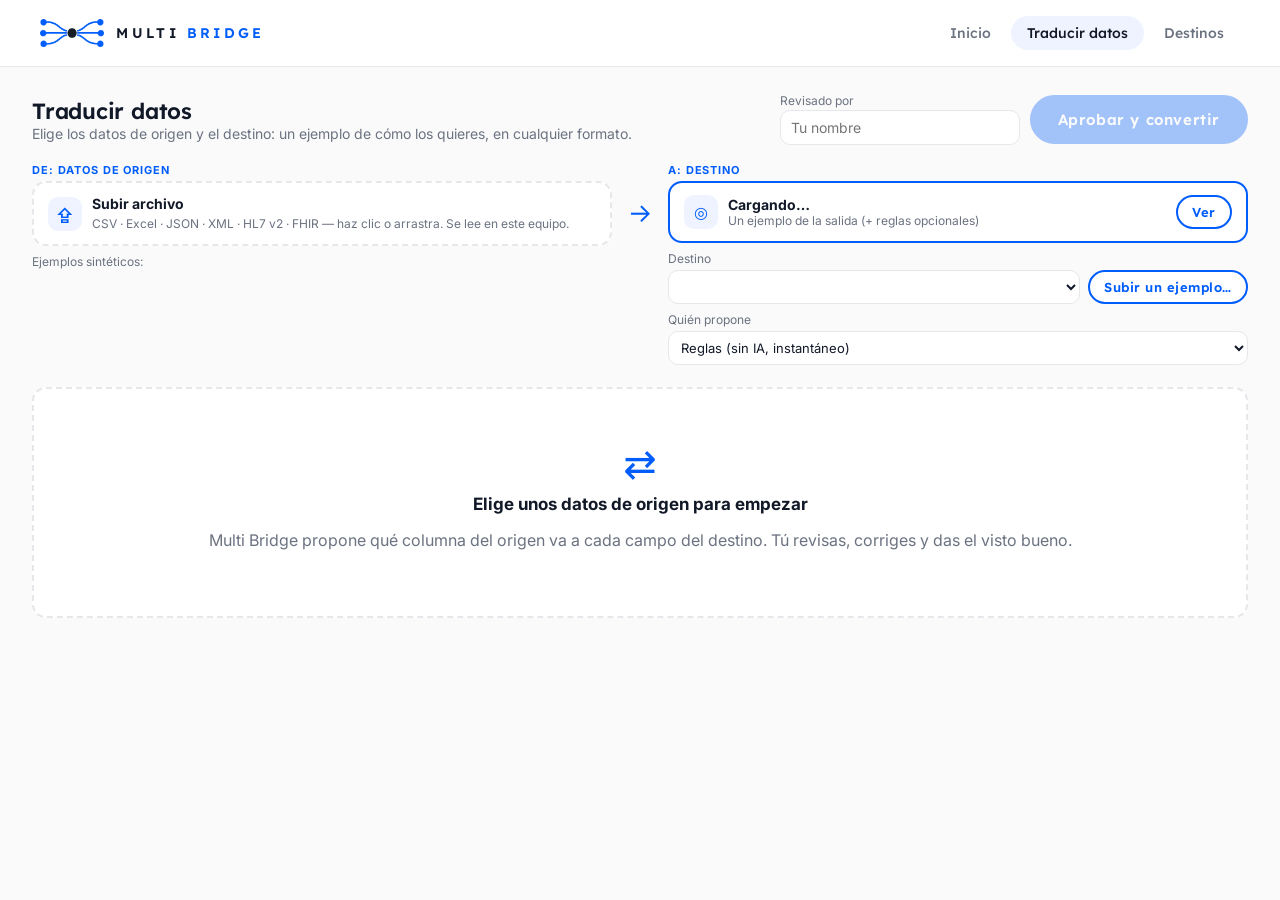
==== web/mapeador.html @ b92123f1 "Basic Wesbite Migration from original Hackathon Porjecy" ====
<!doctype html>
<html lang="es">
<head>
  <meta charset="utf-8">
  <meta name="viewport" content="width=device-width, initial-scale=1">
  <title>Traducir datos · Multi Bridge</title>
  <link rel="icon" href="img/icono.png">
  <link rel="preconnect" href="https://fonts.googleapis.com">
  <link href="https://fonts.googleapis.com/css2?family=Inter:wght@400;500;600;700&family=Lexend:wght@400;500;600;700&display=swap" rel="stylesheet">
  <link rel="stylesheet" href="css/styles.css">
</head>
<body>
  <header class="cabecera">
    <a class="marca" href="index.html">
      <img src="img/icono.png" alt="">
      <span>MULTI <b>BRIDGE</b></span>
    </a>
    <nav>
      <a href="index.html">Inicio</a>
      <a href="mapeador.html" class="activo">Traducir datos</a>
      <a href="modelos.html">Destinos</a>
    </nav>
  </header>

  <main class="mapeador">
    <div class="barra-superior">
      <div>
        <h1>Traducir datos</h1>
        <div class="estado" id="estado">Elige los datos de origen y el destino: un ejemplo de cómo los quieres, en cualquier formato.</div>
      </div>
      <div class="confirmar-grupo">
        <label class="revisor">Revisado por
          <input type="text" id="revisor" placeholder="Tu nombre" autocomplete="name">
        </label>
        <button class="boton" id="btn-confirmar" disabled>Aprobar y convertir</button>
      </div>
    </div>

    <!-- Marcador -->
    <div class="marcador oculto" id="marcador">
      <div class="contador medidor" title="Media de la confianza de las propuestas (sin calibrar: ordena la revisión, no es una probabilidad)"><span id="c-anillo-compat"></span><div><b id="c-compat">—</b><span>confianza media</span></div></div>
      <div class="contador medidor" title="Campos del destino que ya tienen un dato de origen"><span id="c-anillo-cob"></span><div><b id="c-cob">—</b><span>cobertura del destino</span></div></div>
      <div class="contador"><b id="c-conexiones">0</b><span>con dato</span></div>
      <div class="contador ok"><b id="c-revisadas">0</b><span>revisados</span></div>
      <div class="contador aviso-c"><b id="c-pendientes">0</b><span>por revisar</span></div>
      <div class="contador falta-c"><b id="c-restantes">0</b><span>campos sin dato</span></div>
      <div class="progreso"><i id="c-barra"></i></div>
    </div>

    <div class="aviso oculto" id="aviso-receta">
      <span id="aviso-texto"></span>
      <button class="boton pequeno" id="btn-reutilizar">Reutilizar receta</button>
    </div>

    <!-- De dónde vienen los datos → a dónde van -->
    <div class="extremos">
      <div class="extremo">
        <div class="etiqueta-seccion">De: datos de origen</div>
        <label class="selector-archivo" id="sel-origen">
          <input type="file" id="file-origen" accept=".csv,.tsv,.txt,.json,.ndjson,.hl7,.xlsx,.xml">
          <div class="icono">⇪</div>
          <div class="texto">
            <strong id="nombre-origen">Subir archivo</strong>
            <small>CSV · Excel · JSON · XML · HL7 v2 · FHIR — haz clic o arrastra. Se lee en este equipo.</small>
          </div>
        </label>
        <div class="ejemplos-origen" id="ejemplos">Ejemplos sintéticos:</div>
      </div>
      <div class="extremo-flecha" aria-hidden="true">→</div>
      <div class="extremo">
        <div class="etiqueta-seccion">A: destino</div>
        <div class="selector-archivo modelo-activo">
          <div class="icono">◎</div>
          <div class="texto">
            <strong id="nombre-destino">Cargando…</strong>
            <small id="contexto-destino">Un ejemplo de la salida (+ reglas opcionales)</small>
          </div>
          <a class="boton secundario pequeno" id="ver-destino" href="modelos.html">Ver</a>
        </div>
        <div class="destino-elegir">
          <label>Destino
            <select id="sel-destino"></select>
          </label>
          <label class="boton secundario pequeno subir-destino" title="Un ejemplo de cómo quieres los datos: se queda en memoria, no se guarda">
            <input type="file" id="file-destino" accept=".csv,.tsv,.txt,.json,.xlsx,.xml" multiple hidden>Subir un ejemplo…
          </label>
        </div>
        <div class="proponente">
          <label>Quién propone
            <select id="proponente">
              <option value="rules">Reglas (sin IA, instantáneo)</option>
              <option value="qwen3:8b">IA local · qwen3:8b (~1 min)</option>
              <option value="qwen3:30b">IA local · qwen3:30b (~2–4 min)</option>
            </select>
          </label>
          <small id="estado-ia"></small>
        </div>
      </div>
    </div>

    <div class="pensando oculto" id="pensando">
      <span class="girando" aria-hidden="true"></span>
      <span id="pensando-texto">Preparando la propuesta…</span>
    </div>

    <div class="vacio-mapeo" id="vacio-mapeo">
      <div class="icono-grande">⇄</div>
      <strong>Elige unos datos de origen para empezar</strong>
      <p>Multi Bridge propone qué columna del origen va a cada campo del destino. Tú revisas, corriges y das el visto bueno.</p>
    </div>

    <div id="tablero" class="oculto">
      <div class="notas oculto" id="notas"></div>

      <!-- Lo que ve la IA -->
      <details class="bloque-ia" id="sec-ia">
        <summary><span id="icono-ojo"></span> Lo que ve la IA <span class="pista">· los datos reales no salen de este equipo</span></summary>
        <p class="pista">La columna central es todo lo que recibe el modelo: estructura, formas enmascaradas
          (letras → X/x, dígitos → 9), resúmenes numéricos y categorías inofensivas. La derecha son tus datos reales,
          solo visibles aquí.</p>
        <div class="tabla-ia" id="tabla-ia"></div>
      </details>

      <section class="bloque-revisadas oculto" id="sec-revisadas">
        <div class="bloque-cab">
          <h2>✓ Revisados <span class="num" id="n-revisadas">0</span></h2>
          <span class="pista">Pulsa una ficha para volver a abrirla</span>
        </div>
        <div class="fichas" id="lista-revisadas"></div>
      </section>

      <section id="sec-pendientes">
        <div class="bloque-cab">
          <h2>Por revisar <span class="num" id="n-pendientes">0</span></h2>
          <button class="boton pequeno" id="btn-aprobar-altas">✓ Dar por buenas las de confianza alta</button>
        </div>
        <div class="leyenda-conexion">
          <span>Dato de origen</span><span>Cómo llegará</span><span>Campo del destino</span><span></span>
        </div>
        <div id="lista-pendientes"></div>
      </section>

      <section id="sec-faltan">
        <div class="bloque-cab">
          <h2>Campos del destino sin dato <span class="num rojo" id="n-faltan">0</span></h2>
          <div class="acciones-faltan">
            <span class="pista">Elige de dónde sale cada uno o continúa sin él</span>
            <button class="boton secundario pequeno" id="btn-todos-sin-dato">Continuar sin ninguno</button>
          </div>
        </div>
        <div class="rejilla-faltan" id="lista-faltan"></div>
      </section>

      <details class="bloque-sobrantes" id="sec-sobrantes">
        <summary>Datos de origen que no se usan <span class="num gris" id="n-sobrantes">0</span> <span class="pista" id="resumen-extras"></span></summary>
        <p class="pista">Ninguno se pierde sin que lo decidas: marca «Llevar» para que viaje como campo extra (una extensión, una columna o un elemento más); los demás se descartan y queda anotado con tu nombre.</p>
        <div id="lista-sobrantes"></div>
      </details>
    </div>

    <section class="resultado oculto" id="resultado">
      <div class="actividad-cab">
        <h2>Datos convertidos</h2>
        <a class="boton secundario pequeno" href="index.html">Volver al inicio</a>
      </div>
      <div class="sub" id="resultado-sub"></div>
      <div class="resumen" id="resumen"></div>
      <div class="pendientes" id="pendientes"></div>
      <div class="dos">
        <div>
          <h3>Receta aprobada</h3>
          <pre id="pre-receta"></pre>
          <button class="boton secundario pequeno" id="dl-receta">Descargar receta.json</button>
        </div>
        <div>
          <h3>Datos en el formato del destino</h3>
          <div class="alerta error oculto" id="problemas-salida"></div>
          <pre id="pre-salida"></pre>
          <button class="boton pequeno" id="dl-salida">Descargar datos</button>
        </div>
      </div>
    </section>
  </main>

  <div class="toast" id="toast"></div>

  <script src="js/comun.js"></script>
  <script src="js/mapeador.js"></script>
</body>
</html>
---- web/css/styles.css ----
/* Multi Bridge — estilo minimalista: un acento (azul), verde solo para "correcto" */
:root {
  --azul: #005dfb;
  --azul-oscuro: #0047c2;
  --azul-claro: #eef3ff;
  --negro: #111827;
  --gris: #6b7280;
  --gris-claro: #9ca3af;
  --borde: #e5e7eb;
  --fondo: #fafafa;
  --blanco: #ffffff;
  --verde: #16a34a;
  --verde-claro: #ecfdf3;
  --ambar: #d97706;
  --ambar-claro: #fffbeb;
  --rojo: #dc2626;
  --rojo-claro: #fef2f2;
  --radio: 16px;
  --sombra: 0 1px 2px rgba(17,24,39,.04), 0 8px 24px rgba(17,24,39,.06);
  --fuente: "Inter", "Segoe UI", system-ui, sans-serif;
  --fuente-marca: "Lexend", "Inter", "Segoe UI", sans-serif;
  --mono: ui-monospace, "Cascadia Mono", Consolas, monospace;
}

* { box-sizing: border-box; }
body { margin: 0; font-family: var(--fuente); color: var(--negro); background: var(--fondo); min-height: 100vh; -webkit-font-smoothing: antialiased; }
a { color: var(--azul); }
h1, h2, h3, .boton, .cabecera nav a, .cabecera .marca span { font-family: var(--fuente-marca); }
.oculto { display: none !important; }

/* ---------- Cabecera ---------- */
.cabecera { display: flex; align-items: center; gap: 16px; padding: 16px 40px; background: var(--blanco); border-bottom: 1px solid var(--borde); }
.cabecera .marca { display: flex; align-items: center; gap: 12px; text-decoration: none; }
.cabecera .marca img { height: 28px; }
.cabecera .marca span { font-weight: 600; letter-spacing: .24em; font-size: 14px; color: var(--negro); }
.cabecera .marca span b { color: var(--azul); font-weight: 600; }
.cabecera nav { margin-left: auto; display: flex; gap: 4px; }
.cabecera nav a { padding: 8px 16px; border-radius: 999px; text-decoration: none; color: var(--gris); font-weight: 500; font-size: 14px; transition: background .15s, color .15s; }
.cabecera nav a:hover { color: var(--negro); background: var(--fondo); }
.cabecera nav a.activo { color: var(--negro); background: var(--azul-claro); }
.cliente-cab { display: flex; align-items: center; padding-left: 20px; border-left: 1px solid var(--borde); }
.cliente-cab:empty { display: none; }
.cliente-cab img { height: 26px; display: block; }

/* ---------- Botones ---------- */
.boton {
  display: inline-flex; align-items: center; justify-content: center; gap: 8px;
  font-weight: 500; font-size: 15px; padding: 13px 26px; border-radius: 999px; border: 0;
  background: var(--azul); color: var(--blanco); cursor: pointer; text-decoration: none;
  transition: background .15s, transform .15s, box-shadow .15s;
}
.boton:hover { background: var(--azul-oscuro); }
.boton:active { transform: translateY(1px); }
.boton:disabled { opacity: .35; cursor: not-allowed; }
.boton.grande { font-size: 17px; padding: 16px 32px; box-shadow: 0 8px 24px rgba(0,93,251,.25); }
.boton.secundario { background: var(--blanco); color: var(--negro); box-shadow: inset 0 0 0 1px var(--borde); }
.boton.secundario:hover { background: var(--fondo); }
.boton.verde { background: var(--verde); }
.boton.verde:hover { background: #15803d; }
.boton.pequeno { padding: 8px 16px; font-size: 13px; }
.enlace { background: none; border: 0; padding: 0; font: inherit; font-size: 13px; color: var(--gris); text-decoration: underline; text-underline-offset: 3px; cursor: pointer; }
.enlace:hover { color: var(--negro); }
:focus-visible { outline: 2px solid var(--azul); outline-offset: 2px; }

/* ---------- Pie y toast ---------- */
.pie { text-align: center; color: var(--gris-claro); font-size: 12px; padding: 32px 20px; }
.pie .enlace { font-size: 12px; color: var(--gris-claro); margin-left: 8px; }
.toast {
  position: fixed; bottom: 24px; left: 50%; transform: translateX(-50%) translateY(120px);
  background: var(--negro); color: #fff; padding: 12px 22px; border-radius: 999px; font-size: 14px;
  transition: transform .25s; z-index: 10; max-width: calc(100% - 32px);
}
.toast.visible { transform: translateX(-50%) translateY(0); }

/* ---------- Insignia de formato (HL7 / FHIR / EXCEL) ---------- */
.formato-insignia {
  display: inline-block; font-family: var(--fuente-marca); font-size: 11px; font-weight: 600; letter-spacing: .06em;
  color: var(--gris); background: var(--fondo); border: 1px solid var(--borde); border-radius: 6px; padding: 3px 8px;
}

/* ================= INICIO (panel de la instalación) ================= */
.inicio { max-width: 1160px; margin: 0 auto; padding: 36px 24px 24px; }
.panel-cab { display: flex; justify-content: space-between; align-items: center; gap: 18px; flex-wrap: wrap; margin-bottom: 24px; }
.panel-id { display: flex; align-items: center; gap: 18px; }
.panel-id img { height: 40px; display: block; padding-right: 18px; border-right: 1px solid var(--borde); }
.panel-id h1 { margin: 0; font-size: 22px; font-weight: 600; }
.panel-id .sub, .tarjeta-panel-cab .sub { color: var(--gris); font-size: 14px; margin-top: 2px; }
.tarjeta-panel { background: var(--blanco); border: 1px solid var(--borde); border-radius: var(--radio); padding: 24px 28px 28px; margin-bottom: 20px; }
.tarjeta-panel-cab { display: flex; justify-content: space-between; align-items: baseline; gap: 12px; flex-wrap: wrap; margin-bottom: 22px; }
.tarjeta-panel-cab h2 { margin: 0; font-size: 17px; font-weight: 600; }
.tarjeta-panel .hospital, .tarjeta-panel .app-destino { box-shadow: none; border: 1px solid var(--borde); }
.tarjeta-panel .hospital.nuevo { border: 1.5px dashed var(--borde); }
.tarjeta-panel .hospital:hover, .tarjeta-panel .hospital.nuevo:hover { border-color: var(--azul); }
.tarjeta-panel .puente-icono { box-shadow: 0 0 0 10px var(--azul-claro); }

/* Actividad reciente */
.actividad { width: 100%; border-collapse: collapse; font-size: 14px; }
.actividad th { text-align: left; font-size: 12px; font-weight: 500; color: var(--gris); padding: 0 12px 10px 0; border-bottom: 1px solid var(--borde); }
.actividad td { padding: 12px 12px 12px 0; border-bottom: 1px solid var(--borde); vertical-align: middle; }
.actividad tr:last-child td { border-bottom: 0; }
.actividad td:last-child, .actividad th:last-child { text-align: right; padding-right: 0; }
.actividad .estado-ok { color: var(--verde); font-weight: 500; }
.actividad .gris { color: var(--gris); }
.vacio-actividad { color: var(--gris); font-size: 14px; text-align: center; padding: 18px; }
@media (max-width: 700px) {
  .actividad th:nth-child(3), .actividad td:nth-child(3), .actividad th:nth-child(4), .actividad td:nth-child(4) { display: none; }
  .tarjeta-panel { padding: 20px 16px; }
  .panel-id img { display: none; }
  .panel-id h1 { font-size: 20px; }
}

/* Diagrama: hospitales → puente → tu aplicación */
.diagrama { position: relative; display: grid; grid-template-columns: minmax(0, 1fr) 200px minmax(0, 1fr); gap: 40px; align-items: center; }
.cables { position: absolute; inset: 0; width: 100%; height: 100%; pointer-events: none; overflow: visible; }
.cable { fill: none; stroke: var(--borde); stroke-width: 2; }
.cable.vivo { stroke: var(--azul); stroke-width: 2; stroke-dasharray: 2 10; stroke-linecap: round; animation: fluir 1.2s linear infinite; }
.cable.vivo.conectado { stroke: var(--verde); }
@keyframes fluir { to { stroke-dashoffset: -24; } }
@media (prefers-reduced-motion: reduce) { .cable.vivo { animation: none; } }

.hospitales { display: flex; flex-direction: column; gap: 14px; position: relative; z-index: 1; }
.hospital {
  display: flex; align-items: center; gap: 14px; text-decoration: none; color: inherit;
  background: var(--blanco); border-radius: var(--radio); padding: 16px 18px; box-shadow: var(--sombra);
  transition: transform .15s, box-shadow .15s; border: 1px solid transparent; font: inherit; text-align: left; cursor: pointer; width: 100%;
}
.hospital:hover { transform: translateY(-2px); border-color: var(--azul); }
.hospital-icono { width: 42px; height: 42px; flex: none; border-radius: 12px; background: var(--fondo); color: var(--gris); display: grid; place-items: center; }
.hospital-texto { flex: 1; min-width: 0; }
.hospital-texto strong { display: block; font-size: 15px; font-weight: 600; }
.hospital-texto small { display: block; color: var(--gris); font-size: 13px; margin-top: 2px; }
.hospital .estado-h { font-size: 12px; font-weight: 500; color: var(--gris-claro); white-space: nowrap; }
.hospital.conectado .estado-h { color: var(--verde); }
.hospital.conectado .hospital-icono { background: var(--verde-claro); color: var(--verde); }
.hospital.nuevo { box-shadow: none; border: 1.5px dashed var(--borde); background: transparent; }
.hospital.nuevo:hover, .hospital.nuevo.arrastrando { border-color: var(--azul); background: var(--azul-claro); transform: none; }
.hospital.nuevo .hospital-icono { background: var(--azul-claro); color: var(--azul); font-size: 22px; }

.puente { position: relative; z-index: 1; display: flex; flex-direction: column; align-items: center; gap: 12px; text-align: center; }
.puente-icono { width: 112px; height: 112px; border-radius: 50%; background: var(--blanco); display: grid; place-items: center; box-shadow: 0 0 0 10px var(--azul-claro), var(--sombra); }
.puente-icono img { width: 66px; }
.puente strong { font-family: var(--fuente-marca); font-weight: 600; font-size: 16px; }
.puente small { display: block; color: var(--gris); font-size: 13px; font-family: var(--fuente); font-weight: 400; margin-top: 2px; }

.app-destino { position: relative; z-index: 1; background: var(--blanco); border-radius: var(--radio); padding: 22px; box-shadow: var(--sombra); }
.app-destino .app-cab { display: flex; align-items: center; justify-content: space-between; gap: 12px; margin-bottom: 4px; }
.app-destino .app-cab img { height: 28px; }
.app-destino h3 { font-size: 17px; font-weight: 600; margin: 14px 0 4px; }
.app-destino > p { color: var(--gris); font-size: 14px; margin: 0 0 16px; }
.grupos-mini { display: flex; flex-direction: column; gap: 8px; }
.grupo-mini { display: flex; align-items: center; gap: 10px; font-size: 14px; padding: 10px 12px; border-radius: 12px; background: var(--fondo); }
.grupo-mini svg { color: var(--azul); flex: none; }
.grupo-mini span { margin-left: auto; color: var(--gris-claro); font-size: 12px; }
.app-destino .enlace { display: inline-block; margin-top: 14px; }

@media (max-width: 860px) {
  .inicio { padding-top: 24px; }
  .diagrama { grid-template-columns: 1fr; gap: 22px; }
  .cables { display: none; }
  .puente { flex-direction: row; text-align: left; }
  .puente-icono { width: 64px; height: 64px; box-shadow: 0 0 0 6px var(--azul-claro); }
  .puente-icono img { width: 40px; }
}

/* ================= PÁGINAS INTERIORES (compartido) ================= */
.pagina { max-width: 1040px; margin: 0 auto; padding: 48px 24px 40px; }
.pagina-cab { display: flex; justify-content: space-between; align-items: flex-end; gap: 16px; flex-wrap: wrap; margin-bottom: 28px; }
.pagina-cab h1 { margin: 0 0 6px; font-size: 30px; font-weight: 600; letter-spacing: -.01em; }
.pagina-cab .sub { color: var(--gris); font-size: 15px; }
.pagina-cab .sub a { color: var(--negro); }
.punto { display: inline-block; width: 10px; height: 10px; border-radius: 50%; margin-right: 6px; vertical-align: 0; }
.punto.alto { background: var(--verde); }
.punto.medio { background: var(--ambar); }
.punto.bajo { background: var(--rojo); }
details.plegable { background: var(--blanco); border: 1px solid var(--borde); border-radius: 14px; padding: 14px 18px; }
details.plegable summary { cursor: pointer; font-size: 14px; color: var(--gris); }
.dato { display: flex; justify-content: space-between; gap: 12px; font-size: 14px; padding: 4px 0; }
.dato span { color: var(--gris); }
.dato b { font-weight: 500; text-align: right; }
@keyframes destello { 0% { box-shadow: 0 0 0 4px rgba(0,93,251,.35); } 100% { box-shadow: 0 0 0 0 rgba(0,93,251,0); } }
@media (max-width: 780px) {
  .cabecera { flex-wrap: wrap; padding: 12px 16px; }
  .cabecera nav a { padding: 6px 10px; }
  .cliente-cab { display: none; }
  .pagina { padding: 28px 16px; }
}

/* ================= TU FORMATO (modelo) ================= */
.formato-tag { font-family: var(--fuente-marca); font-size: 12px; font-weight: 500; color: var(--gris); background: var(--fondo); border: 1px solid var(--borde); border-radius: 6px; padding: 3px 8px; }
.ficha-modelo { display: grid; grid-template-columns: repeat(auto-fit, minmax(260px, 1fr)); gap: 16px; }
.grupo-modelo { background: var(--blanco); border-radius: var(--radio); box-shadow: var(--sombra); padding: 20px 22px; }
.grupo-modelo-cab { display: flex; align-items: center; gap: 10px; margin-bottom: 12px; }
.grupo-modelo-cab .g-icono { width: 40px; height: 40px; border-radius: 12px; background: var(--azul-claro); color: var(--azul); display: grid; place-items: center; }
.grupo-modelo-cab strong { font-family: var(--fuente-marca); font-weight: 600; font-size: 16px; }
.grupo-modelo-cab small { margin-left: auto; color: var(--gris-claro); font-size: 12px; }
.grupo-modelo .dato b { font-family: var(--mono); font-size: 13px; color: var(--gris); font-weight: 400; }
.grupo-modelo .dato span { color: var(--negro); }
.imprescindible-punto { display: inline-block; width: 6px; height: 6px; margin-left: 6px; vertical-align: 2px; position: relative; font-style: normal; }
.imprescindible-punto::before { content: "*"; position: absolute; left: 50%; top: 50%; transform: translate(-50%, -30%); color: var(--azul); font-size: 16px; font-weight: 700; line-height: 1; }
.leyenda-modelo { font-size: 13px; color: var(--gris); margin-top: 14px; }

/* Edición */
.editar { margin-top: 24px; }
.columnas { display: grid; grid-template-columns: 1fr 1.15fr; gap: 24px; }
@media (max-width: 900px) { .columnas { grid-template-columns: 1fr; } }
.columna h2 { font-size: 17px; font-weight: 600; margin: 0 0 12px; }
.caja { background: var(--blanco); border-radius: var(--radio); box-shadow: var(--sombra); padding: 22px; }
.campo-form { display: block; font-size: 14px; font-weight: 500; margin-bottom: 16px; }
.campo-form input, .campo-form select, .campo-form textarea {
  display: block; width: 100%; margin-top: 6px; font-family: inherit; font-size: 14px; color: var(--negro); line-height: 1.5;
  padding: 10px 12px; border: 1px solid var(--borde); border-radius: 10px; background: #fff;
}
.campo-form textarea { resize: vertical; }
.campo-form input:focus, .campo-form select:focus, .campo-form textarea:focus { outline: none; border-color: var(--azul); box-shadow: 0 0 0 3px var(--azul-claro); }
.campo-form textarea.incompleto { border-color: var(--ambar); }
.campo-form .ayuda { display: block; font-weight: 400; color: var(--gris); font-size: 12px; margin-top: 6px; line-height: 1.4; }
.requerido { font-size: 11px; color: var(--rojo); margin-left: 6px; font-weight: 400; }
.fila-botones { display: flex; gap: 10px; justify-content: flex-end; flex-wrap: wrap; align-items: center; }
.fila-botones .enlace { margin-right: auto; color: var(--rojo); }
.estado { color: var(--gris); font-size: 13px; }

.selector-archivo { display: flex; align-items: center; gap: 12px; background: var(--fondo); border: 1.5px dashed var(--borde); border-radius: 12px; padding: 14px; margin-bottom: 14px; cursor: pointer; transition: border-color .15s; }
.selector-archivo:hover, .selector-archivo.arrastrando { border-color: var(--azul); }
.selector-archivo input { display: none; }
.selector-archivo .icono { width: 36px; height: 36px; border-radius: 10px; background: var(--azul-claro); color: var(--azul); display: grid; place-items: center; flex: none; }
.selector-archivo .texto { flex: 1; min-width: 0; }
.selector-archivo .texto strong { display: block; font-size: 14px; font-weight: 500; white-space: nowrap; overflow: hidden; text-overflow: ellipsis; }
.selector-archivo .texto small { color: var(--gris); font-size: 12px; }

.cabecera-sugerencias { font-size: 13px; color: var(--gris); margin: 2px 0 12px; display: flex; justify-content: space-between; gap: 10px; flex-wrap: wrap; grid-column: 1 / -1; }
.cabecera-sugerencias .todos-oblig { display: inline-flex; gap: 12px; }
.entidad { margin-bottom: 14px; }
.entidad-cabecera { display: flex; align-items: center; gap: 8px; font-family: var(--fuente-marca); font-weight: 600; font-size: 14px; margin-bottom: 6px; }
.entidad-cabecera .entidad-info { margin-left: auto; color: var(--gris-claro); font-size: 12px; font-weight: 400; font-family: var(--fuente); }
.fila-obligatorio { display: flex; align-items: center; gap: 10px; padding: 8px 0; border-bottom: 1px solid var(--borde); font-size: 14px; }
.fila-obligatorio code { margin-left: auto; color: var(--gris-claro); font-size: 12px; max-width: 40%; overflow: hidden; text-overflow: ellipsis; white-space: nowrap; }
.fila-obligatorio.opcional .nombre { color: var(--gris); }
.interruptor-oblig { flex: none; display: inline-flex; padding: 2px; border-radius: 999px; cursor: pointer; background: var(--fondo); border: 1px solid var(--borde); font-family: inherit; }
.interruptor-oblig span { font-size: 11px; padding: 3px 10px; border-radius: 999px; color: var(--gris); }
.interruptor-oblig[aria-checked="true"] .op-oblig { background: var(--azul); color: #fff; }
.interruptor-oblig[aria-checked="false"] .op-opc { background: var(--blanco); color: var(--negro); box-shadow: 0 1px 3px rgba(17,24,39,.15); }

/* Probar con un archivo (plegado) */
.probar { margin-top: 28px; }
.probar summary { font-family: var(--fuente-marca); font-size: 15px; color: var(--negro); }
.probar .sub { color: var(--gris); font-size: 13px; margin: 12px 0; }
.probar .ejemplos { display: flex; gap: 8px; flex-wrap: wrap; font-size: 13px; color: var(--gris); align-items: center; }
.alerta { border-radius: 12px; padding: 12px 16px; margin: 16px 0 10px; font-size: 14px; line-height: 1.5; }
.alerta ul { margin: 6px 0; padding-left: 22px; }
.alerta.error { background: var(--rojo-claro); color: #991b1b; }
.alerta.aviso-amarillo { background: var(--ambar-claro); color: #92400e; }
.alerta.ok { background: var(--verde-claro); color: #166534; }
.tabla { width: 100%; border-collapse: collapse; font-size: 13px; }
.tabla th { text-align: left; font-size: 12px; font-weight: 500; color: var(--gris); padding: 8px 10px; border-bottom: 1px solid var(--borde); }
.tabla td { padding: 8px 10px; border-bottom: 1px solid var(--borde); vertical-align: middle; }
.tabla select { font: inherit; font-size: 13px; padding: 5px 6px; border: 1px solid var(--borde); border-radius: 8px; width: 100%; }
.tabla code { font-family: var(--mono); font-size: 12px; }
.tabla tr.falta-oblig td { background: var(--rojo-claro); }
.tabla tr.falta td { background: var(--ambar-claro); }
.estado-ok { color: var(--verde); white-space: nowrap; }
.estado-falta { color: var(--rojo); white-space: nowrap; }
.acciones-transformar { display: flex; align-items: center; gap: 14px; margin: 16px 0 6px; flex-wrap: wrap; }
#t-preview { background: #111827; color: #e5e7eb; border-radius: 12px; padding: 14px; font-size: 12px; max-height: 300px; overflow: auto; }
@media (max-width: 700px) { .tabla th:nth-child(4), .tabla td:nth-child(4) { display: none; } }
.entidad-icono { color: var(--azul); display: inline-grid; }

/* ================= MAPEADOR (diseño original, solo en mapeador.html) ================= */
main.mapeador { max-width: 1300px; margin: 0 auto; padding: 26px 32px 40px; }
main.mapeador .barra-superior { display: flex; justify-content: space-between; align-items: center; gap: 16px; flex-wrap: wrap; margin-bottom: 18px; }
main.mapeador .barra-superior h1 { margin: 0; font-size: 22px; font-weight: 600; letter-spacing: -.01em; }
main.mapeador .barra-superior .estado { color: var(--gris); font-size: 14px; }
main.mapeador .boton { font-weight: 600; letter-spacing: .04em; border: 2px solid var(--azul); }
main.mapeador .boton:hover { border-color: var(--azul-oscuro); }
main.mapeador .boton.secundario { background: var(--blanco); color: var(--azul); box-shadow: none; }
main.mapeador .boton.secundario:hover { background: var(--azul-claro); }
main.mapeador .boton.pequeno { padding: 7px 14px; font-size: 13px; }
main.mapeador .selector-archivo { display: flex; align-items: center; gap: 10px; background: var(--blanco); border: 2px dashed var(--borde); border-radius: 14px; padding: 12px 14px; margin-bottom: 14px; cursor: pointer; transition: border-color .15s; }
main.mapeador .selector-archivo:hover, main.mapeador .selector-archivo.arrastrando { border-color: var(--azul); }
main.mapeador .selector-archivo input { display: none; }
main.mapeador .selector-archivo .icono { width: 34px; height: 34px; border-radius: 10px; background: var(--azul-claro); color: var(--azul); display: grid; place-items: center; font-weight: 700; flex: none; }
main.mapeador .selector-archivo .texto { flex: 1; min-width: 0; }
main.mapeador .selector-archivo .texto strong { display: block; font-size: 14px; font-weight: 700; white-space: nowrap; overflow: hidden; text-overflow: ellipsis; }
main.mapeador .selector-archivo .texto small { color: var(--gris); font-size: 12px; }
main.mapeador .porcentaje { font-weight: 700; font-size: 14px; margin-left: auto; white-space: nowrap; font-family: var(--fuente-marca); font-variant-numeric: tabular-nums lining-nums; }
main.mapeador .porcentaje.alto { color: var(--verde); }
main.mapeador .porcentaje.medio { color: var(--ambar); }
main.mapeador .porcentaje.bajo { color: var(--rojo); }
main.mapeador .aviso { border-radius: 12px; padding: 12px 16px; margin-bottom: 16px; font-size: 14px; background: var(--azul-claro); color: var(--negro); border: 1px solid #bcd2ff; display: flex; align-items: center; justify-content: space-between; gap: 12px; flex-wrap: wrap; }
main.mapeador .resultado { margin-top: 26px; background: var(--blanco); border: 1px solid var(--borde); border-radius: 14px; padding: 20px; }
main.mapeador .resultado h2 { margin: 0 0 4px; font-size: 18px; }
main.mapeador .resultado .sub { color: var(--gris); font-size: 13px; margin-bottom: 14px; }
main.mapeador .resultado .dos { display: grid; grid-template-columns: minmax(0, 1fr) minmax(0, 1fr); gap: 16px; }
main.mapeador .resultado pre { background: var(--negro); color: #e6edf7; border-radius: 10px; padding: 14px; font-size: 12px; max-height: 340px; overflow: auto; margin: 6px 0 10px; }
main.mapeador .resultado h3 { font-size: 13px; letter-spacing: .14em; text-transform: uppercase; margin: 0; }
main.mapeador .resumen { display: flex; gap: 10px; flex-wrap: wrap; margin-bottom: 14px; }
main.mapeador .resumen span { background: var(--fondo); border-radius: 999px; padding: 6px 12px; font-size: 13px; }
main.mapeador .resumen span b { color: var(--azul); font-family: var(--fuente-marca); }
main.mapeador .pendientes { font-size: 13px; color: var(--rojo); margin-bottom: 12px; }
main.mapeador .pendientes .alerta { margin: 0 0 10px; }
main.mapeador .caja { background: var(--blanco); border: 1px solid var(--borde); border-radius: 14px; padding: 18px; box-shadow: none; }
main.mapeador .marca-oblig { font-size: 10px; font-weight: 700; letter-spacing: .06em; text-transform: uppercase; color: var(--azul); background: var(--azul-claro); border-radius: 999px; padding: 2px 8px; font-family: var(--fuente-marca); }
main.mapeador .etiqueta-seccion { font-size: 11px; font-weight: 700; letter-spacing: .08em; text-transform: uppercase; color: var(--azul); margin-bottom: 4px; }
main.mapeador .modelo-activo { cursor: default; border-style: solid; border-color: var(--azul); }
main.mapeador .modelo-activo .texto { flex: 1; min-width: 0; }
main.mapeador .modelo-activo small { display: -webkit-box; -webkit-line-clamp: 2; -webkit-box-orient: vertical; overflow: hidden; }
main.mapeador .sin-modelo { text-align: center; padding: 50px 24px; max-width: 640px; margin: 20px auto; }
main.mapeador .sin-modelo .icono-grande { font-size: 42px; color: var(--azul); }
main.mapeador .sin-modelo p { color: var(--gris); line-height: 1.6; margin: 10px 0 22px; }
main.mapeador .sin-modelo .boton { margin: 4px; }
main.mapeador .actividad-cab { display: flex; justify-content: space-between; align-items: baseline; }
main.mapeador .enlace { font-size: 12px; }
main.mapeador .marcador { position: sticky; top: 0; z-index: 5; display: grid; grid-template-columns: repeat(6, 1fr); gap: 10px; background: var(--fondo); padding: 10px 0 14px; margin-bottom: 6px; }
main.mapeador .contador { background: var(--blanco); border: 1px solid var(--borde); border-radius: 12px; padding: 10px 14px; }
main.mapeador .contador b { display: block; font-size: 26px; line-height: 1.1; color: var(--azul); font-family: var(--fuente-marca); font-weight: 600; letter-spacing: -.01em; font-variant-numeric: tabular-nums lining-nums; }
main.mapeador .contador span { font-size: 12px; color: var(--gris); }
main.mapeador .contador.ok b { color: var(--verde); }
main.mapeador .contador.aviso-c b { color: var(--ambar); }
main.mapeador .contador.falta-c b { color: var(--rojo); }
main.mapeador .progreso { grid-column: 1 / -1; height: 6px; background: var(--borde); border-radius: 999px; overflow: hidden; }
main.mapeador .progreso i { display: block; height: 100%; width: 0; background: var(--verde); transition: width .4s; }
main.mapeador .extremos { display: grid; grid-template-columns: minmax(0, 1fr) 40px minmax(0, 1fr); gap: 8px; align-items: start; margin-bottom: 18px; }
main.mapeador .extremo .selector-archivo { margin-bottom: 8px; }
main.mapeador .extremo-flecha { font-size: 26px; color: var(--azul); text-align: center; padding-top: 34px; }
main.mapeador .ejemplos-origen { font-size: 12px; color: var(--gris); display: flex; gap: 6px; flex-wrap: wrap; align-items: center; }
main.mapeador .vacio-mapeo { text-align: center; background: var(--blanco); border: 2px dashed var(--borde); border-radius: 14px; padding: 50px 20px; color: var(--gris); }
main.mapeador .vacio-mapeo .icono-grande { font-size: 40px; color: var(--azul); }
main.mapeador .vacio-mapeo strong { display: block; color: var(--negro); font-size: 17px; margin: 6px 0; }
main.mapeador #tablero section, main.mapeador .bloque-sobrantes { margin-bottom: 22px; }
main.mapeador .bloque-cab { display: flex; justify-content: space-between; align-items: center; gap: 10px; flex-wrap: wrap; margin-bottom: 10px; }
main.mapeador .bloque-cab h2 { margin: 0; font-size: 14px; letter-spacing: .1em; text-transform: uppercase; font-weight: 600; display: flex; align-items: center; gap: 8px; }
main.mapeador .num { font-size: 12px; letter-spacing: 0; background: var(--azul); color: #fff; border-radius: 999px; padding: 2px 9px; font-family: var(--fuente-marca); font-variant-numeric: tabular-nums lining-nums; }
main.mapeador .num.rojo { background: var(--rojo); }
main.mapeador .num.gris { background: var(--gris); }
main.mapeador .pista { font-size: 12px; color: var(--gris); }
main.mapeador .bloque-revisadas { background: #effaf3; border: 1px solid #bfe5cf; border-radius: 14px; padding: 12px 14px; }
main.mapeador .bloque-revisadas h2 { color: var(--verde); }
main.mapeador .fichas { display: flex; flex-wrap: wrap; gap: 6px; }
main.mapeador .ficha { display: inline-flex; align-items: center; gap: 6px; font-family: inherit; font-size: 12px; cursor: pointer; background: var(--blanco); border: 1px solid #bfe5cf; border-radius: 999px; padding: 5px 10px 5px 5px; color: var(--negro); }
main.mapeador .ficha:hover { border-color: var(--verde); }
main.mapeador .ficha-check { width: 18px; height: 18px; border-radius: 50%; background: var(--verde); color: #fff; display: grid; place-items: center; font-size: 11px; }
main.mapeador .ficha-flecha { color: var(--gris); }
main.mapeador .ficha > span:nth-child(2), main.mapeador .ficha > span:nth-child(4) { font-weight: 600; }
main.mapeador .ficha-cod { color: var(--gris); font-family: ui-monospace, Consolas, monospace; font-size: 10.5px; }
main.mapeador .ficha.vacia { border-color: var(--borde); color: var(--gris); }
main.mapeador .ficha.vacia .ficha-check { background: var(--gris); }
main.mapeador .leyenda-conexion, main.mapeador .conexion { display: grid; grid-template-columns: minmax(0, 1fr) 190px minmax(0, 1fr) 118px; gap: 10px; align-items: center; }
main.mapeador .leyenda-conexion { font-size: 11px; letter-spacing: .08em; text-transform: uppercase; color: var(--gris); padding: 0 14px 6px; }
main.mapeador .leyenda-conexion span:nth-child(2) { text-align: center; }
main.mapeador .conexion { background: var(--blanco); border: 1.5px solid var(--borde); border-left: 5px solid var(--borde); border-radius: 0 12px 12px 0; padding: 12px 14px; margin-bottom: 10px; overflow: hidden; transition: max-height .32s ease, opacity .32s, transform .32s, margin .32s, padding .32s; }
main.mapeador .conexion.alto { border-left-color: var(--verde); }
main.mapeador .conexion.medio { border-left-color: var(--ambar); }
main.mapeador .conexion.bajo { border-left-color: var(--rojo); }
main.mapeador .plegando { max-height: 0 !important; opacity: 0; transform: scale(.96); margin-bottom: 0 !important; padding-top: 0 !important; padding-bottom: 0 !important; }
main.mapeador .recien { animation: destello 1.4s ease; }
main.mapeador .campo-vis { display: flex; gap: 10px; align-items: center; min-width: 0; }
main.mapeador .campo-info { min-width: 0; flex: 1; }
main.mapeador .campo-nombre { font-weight: 600; font-size: 15px; display: flex; gap: 6px; align-items: center; flex-wrap: wrap; }
main.mapeador .campo-tecnico { font-size: 11px; color: var(--gris); font-family: ui-monospace, Consolas, monospace; white-space: nowrap; overflow: hidden; text-overflow: ellipsis; }
main.mapeador .campo-vis.tecnico .campo-nombre { font-weight: 500; color: var(--gris); }
main.mapeador .conector { text-align: center; position: relative; }
main.mapeador .conector .porcentaje { position: relative; z-index: 1; background: var(--blanco); border: 1.5px solid currentColor; border-radius: 999px; padding: 1px 9px; font-size: 13px; }
main.mapeador .linea-con { height: 2px; background: var(--borde); margin: -12px 0 14px; }
main.mapeador .conexion.alto .linea-con { background: var(--verde); }
main.mapeador .conexion.medio .linea-con { background: var(--ambar); }
main.mapeador .conexion.bajo .linea-con { background: repeating-linear-gradient(90deg, var(--rojo) 0 6px, transparent 6px 10px); }
main.mapeador .valores { display: flex; align-items: center; justify-content: center; gap: 4px; flex-wrap: wrap; }
main.mapeador .valores code { font-size: 11px; background: var(--fondo); border-radius: 6px; padding: 2px 6px; max-width: 160px; overflow: hidden; text-overflow: ellipsis; white-space: nowrap; }
main.mapeador .valores code.cambia { background: #e7f6ed; color: #146c3c; font-weight: 600; }
main.mapeador .mini-flecha { color: var(--gris); font-size: 11px; }
main.mapeador .motivo { font-size: 10.5px; color: var(--gris); margin-top: 4px; line-height: 1.3; }
main.mapeador select.cambiar, main.mapeador select.elegir-origen { font-family: inherit; font-size: 12px; color: var(--azul); border: 1px solid var(--borde); border-radius: 8px; padding: 3px 6px; margin-top: 4px; max-width: 100%; background: #fff; cursor: pointer; }
main.mapeador select.elegir-origen { width: 100%; padding: 7px 8px; margin-top: 8px; }
main.mapeador .acciones-con { display: flex; gap: 6px; justify-content: flex-end; }
main.mapeador .btn-ok, main.mapeador .btn-quitar { font-family: inherit; cursor: pointer; border-radius: 999px; font-weight: 700; transition: transform .1s, background .15s; }
main.mapeador .btn-ok { display: inline-flex; gap: 6px; align-items: center; border: 2px solid var(--verde); background: var(--verde); color: #fff; padding: 7px 12px; font-size: 14px; width: auto; height: auto; }
main.mapeador .btn-ok span { font-size: 12px; font-weight: 600; }
main.mapeador .btn-ok:hover { background: #17834a; color: #fff; }
main.mapeador .btn-quitar { border: 1.5px solid var(--borde); background: #fff; color: var(--gris); width: 34px; height: 34px; font-size: 13px; }
main.mapeador .btn-quitar:hover { border-color: var(--rojo); color: var(--rojo); }
main.mapeador .btn-ok:active, main.mapeador .btn-quitar:active { transform: scale(.94); }
main.mapeador .todo-ok { background: #effaf3; color: var(--verde); border-radius: 12px; padding: 16px; text-align: center; font-weight: 600; }
main.mapeador .rejilla-faltan { display: grid; grid-template-columns: repeat(auto-fill, minmax(250px, 1fr)); gap: 10px; }
main.mapeador .falta-campo { background: var(--blanco); border: 1.5px dashed var(--ambar); border-radius: 12px; padding: 12px; }
main.mapeador .falta-campo.oblig { border-color: var(--rojo); background: #fff6f6; }
main.mapeador .falta-ejemplo { font-size: 12px; color: var(--gris); margin-top: 8px; }
main.mapeador .bloque-sobrantes { background: var(--blanco); border: 1px solid var(--borde); border-radius: 14px; padding: 12px 14px; }
main.mapeador .bloque-sobrantes summary { cursor: pointer; font-size: 14px; letter-spacing: .1em; text-transform: uppercase; font-weight: 600; display: flex; gap: 8px; align-items: center; font-family: var(--fuente-marca); }
main.mapeador .ficha-sobrante { display: grid; grid-template-columns: minmax(0, 1fr) 150px 210px; gap: 10px; align-items: center; padding: 8px 0; border-top: 1px solid var(--borde); overflow: hidden; transition: max-height .32s, opacity .32s; }
main.mapeador .ficha-sobrante:first-of-type { margin-top: 10px; }
main.mapeador .ficha-sobrante code { font-size: 11px; color: var(--gris); white-space: nowrap; overflow: hidden; text-overflow: ellipsis; }
main.mapeador .ficha-sobrante select.elegir-origen { margin-top: 0; }
main.mapeador .acciones-faltan { display: flex; align-items: center; gap: 10px; flex-wrap: wrap; }
main.mapeador .btn-sin-dato { margin-top: 8px; width: 100%; font-family: inherit; font-size: 12px; font-weight: 600; cursor: pointer; background: none; border: 1px dashed var(--gris); color: var(--gris); border-radius: 8px; padding: 6px; text-decoration: none; }
main.mapeador .btn-sin-dato:hover { border-style: solid; color: var(--negro); }
main.mapeador .anillo { flex: none; display: block; }
main.mapeador .anillo text { font-family: var(--fuente-marca); font-size: 15px; font-weight: 700; fill: var(--negro); }
main.mapeador .medidor { display: flex; align-items: center; gap: 12px; }
main.mapeador .contador.medidor { padding: 8px 12px; }
main.mapeador .contador.medidor b { color: var(--negro); }
@media (max-width: 900px) {
main.mapeador { padding: 20px 16px; }
main.mapeador .resultado .dos { grid-template-columns: minmax(0, 1fr); }
main.mapeador .marcador { gap: 6px; padding: 8px 0 10px; grid-template-columns: repeat(3, 1fr); }
main.mapeador .contador { padding: 6px 10px; }
main.mapeador .contador b { font-size: 20px; }
main.mapeador .contador span { font-size: 11px; line-height: 1.2; display: block; }
main.mapeador .contador.medidor .anillo { width: 36px; height: 36px; }
main.mapeador .leyenda-conexion { display: none; }
main.mapeador .conexion { grid-template-columns: minmax(0, 1fr) minmax(0, 1fr); }
main.mapeador .conector { grid-column: 1 / -1; grid-row: 2; }
main.mapeador .conexion > .campo-vis.destino { grid-column: 2; grid-row: 1; }
main.mapeador .acciones-con { grid-column: 1 / -1; grid-row: 3; justify-content: flex-end; }
main.mapeador .extremos { grid-template-columns: 1fr; }
main.mapeador .extremo-flecha { padding: 0; transform: rotate(90deg); }
main.mapeador .ficha-sobrante { grid-template-columns: minmax(0, 1fr) minmax(0, 1fr); }
main.mapeador .ficha-sobrante code { display: none; }
}

/* ---------- Multi Bridge: piezas añadidas al conectar la web con la API local ---------- */
main.mapeador .confirmar-grupo { display: flex; align-items: center; gap: 10px; flex-wrap: wrap; }
main.mapeador .revisor { font-size: 12px; color: var(--gris); display: flex; flex-direction: column; gap: 2px; }
main.mapeador .revisor input { font-family: inherit; font-size: 14px; border: 1px solid var(--borde); border-radius: 10px; padding: 8px 10px; min-width: 180px; }
main.mapeador .proponente { font-size: 12px; color: var(--gris); display: flex; flex-direction: column; gap: 4px; }
main.mapeador .proponente label { display: flex; flex-direction: column; gap: 4px; }
main.mapeador .proponente select { font-family: inherit; font-size: 13px; border: 1px solid var(--borde); border-radius: 10px; padding: 7px 8px; background: #fff; color: var(--negro); }
main.mapeador .pensando { display: flex; align-items: center; gap: 12px; background: var(--azul-claro); border: 1px solid #bcd2ff; border-radius: 12px; padding: 14px 16px; margin-bottom: 16px; font-size: 14px; }
main.mapeador .girando { width: 18px; height: 18px; border-radius: 50%; border: 3px solid #bcd2ff; border-top-color: var(--azul); animation: girar .8s linear infinite; flex: none; }
@keyframes girar { to { transform: rotate(360deg); } }
main.mapeador .notas { background: var(--blanco); border: 1px solid var(--borde); border-radius: 12px; padding: 10px 14px; margin-bottom: 16px; font-size: 13px; color: var(--gris); }
main.mapeador .notas ul { margin: 6px 0 0; padding-left: 18px; }
main.mapeador .bloque-ia { background: var(--blanco); border: 1px solid #bcd2ff; border-radius: 14px; padding: 12px 14px; margin-bottom: 22px; }
main.mapeador .bloque-ia summary { cursor: pointer; font-size: 14px; letter-spacing: .06em; text-transform: uppercase; font-weight: 600; display: flex; gap: 8px; align-items: center; font-family: var(--fuente-marca); color: var(--azul); }
main.mapeador .tabla-ia { max-height: 420px; overflow: auto; margin-top: 8px; }
main.mapeador .tabla-ia table { width: 100%; border-collapse: collapse; font-size: 12px; }
main.mapeador .tabla-ia th { text-align: left; position: sticky; top: 0; background: var(--blanco); padding: 6px 8px; border-bottom: 1px solid var(--borde); }
main.mapeador .tabla-ia td { padding: 6px 8px; border-bottom: 1px solid var(--borde); vertical-align: top; }
main.mapeador .tabla-ia td small { display: block; color: var(--gris); font-size: 11px; }
main.mapeador .tabla-ia td.ia { font-family: var(--mono); background: var(--azul-claro); }
main.mapeador .tabla-ia td.real { font-family: var(--mono); color: var(--gris); }
main.mapeador .avisos { list-style: none; margin: 4px 0 0; padding: 0; font-size: 10.5px; color: var(--ambar); text-align: left; }
main.mapeador .avisos li::before { content: "⚠ "; }
main.mapeador .falta-campo .avisos { margin-top: 8px; }
main.mapeador .marca-custom, main.mapeador .marca-sensible { font-size: 10px; font-weight: 700; letter-spacing: .04em; border-radius: 999px; padding: 2px 8px; font-family: var(--fuente-marca); }
main.mapeador .marca-custom { color: var(--ambar); background: var(--ambar-claro); }
main.mapeador .marca-sensible { color: var(--gris); background: var(--fondo); }
main.mapeador .conexion.pendiente-humano { background: #fffdf5; border-color: #f3d59b; }
main.mapeador .valores code.error { background: var(--rojo-claro); color: var(--rojo); font-weight: 600; max-width: 180px; }
main.mapeador .btn-sin-dato:disabled { cursor: not-allowed; opacity: .6; }
main.mapeador .campo-nombre, main.mapeador .campo-tecnico { overflow-wrap: anywhere; }
main.mapeador .campo-tecnico { white-space: normal; }

/* Phase 6: choose the destination (any format), carry unused source fields */
main.mapeador .destino-elegir { display: flex; align-items: flex-end; gap: 8px; flex-wrap: wrap; margin: 8px 0; font-size: 12px; color: var(--gris); }
main.mapeador .destino-elegir label:first-child { display: flex; flex-direction: column; gap: 4px; flex: 1 1 200px; min-width: 0; }
main.mapeador .destino-elegir select { font-family: inherit; font-size: 13px; border: 1px solid var(--borde); border-radius: 10px; padding: 7px 8px; background: #fff; color: var(--negro); max-width: 100%; }
main.mapeador .subir-destino { cursor: pointer; }
main.mapeador .llevar-extra { display: inline-flex; align-items: center; gap: 6px; font-size: 13px; color: var(--negro); white-space: nowrap; cursor: pointer; }
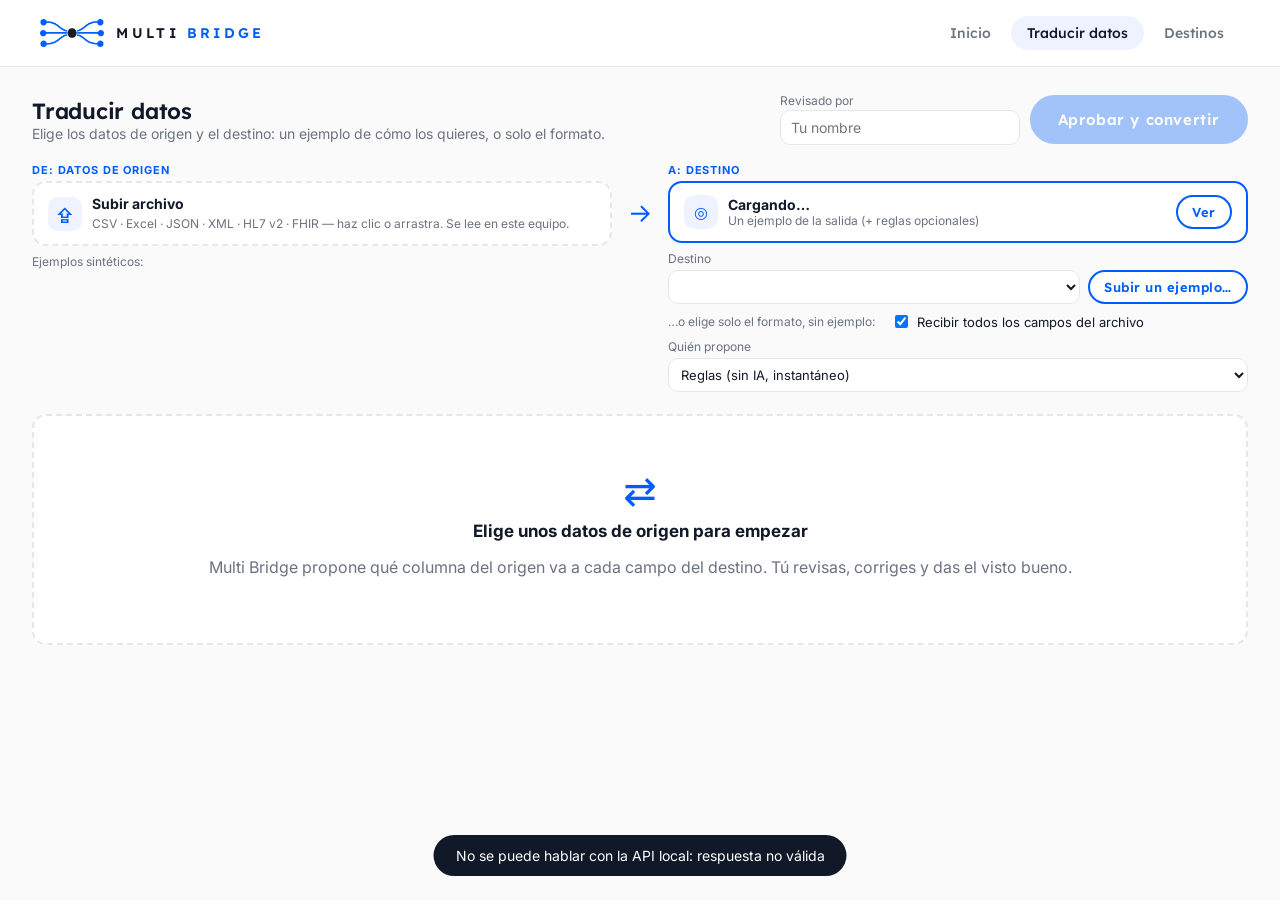
==== commit af39ce34: "Mejora web para admitir la posibilidad de aceptar todos los campos en el archivo de destino" ====
--- a/web/mapeador.html
+++ b/web/mapeador.html
@@ -26,7 +26,7 @@
     <div class="barra-superior">
       <div>
         <h1>Traducir datos</h1>
-        <div class="estado" id="estado">Elige los datos de origen y el destino: un ejemplo de cómo los quieres, en cualquier formato.</div>
+        <div class="estado" id="estado">Elige los datos de origen y el destino: un ejemplo de cómo los quieres, o solo el formato.</div>
       </div>
       <div class="confirmar-grupo">
         <label class="revisor">Revisado por
@@ -85,6 +85,13 @@
             <input type="file" id="file-destino" accept=".csv,.tsv,.txt,.json,.xlsx,.xml" multiple hidden>Subir un ejemplo…
           </label>
         </div>
+        <div class="destino-directo">
+          <span class="pista">…o elige solo el formato, sin ejemplo:</span>
+          <div class="formatos-directos" id="formatos-directos"></div>
+          <label class="casilla" title="Cada columna del origen pasa a ser un campo del destino, con su nombre y su tipo">
+            <input type="checkbox" id="todos-campos" checked> Recibir todos los campos del archivo
+          </label>
+        </div>
         <div class="proponente">
           <label>Quién propone
             <select id="proponente">
@@ -97,6 +104,20 @@
         </div>
       </div>
     </div>
+
+    <!-- Destino a medida: formato + lista de campos -->
+    <details class="bloque-campos oculto" id="sec-campos" open>
+      <summary>Campos del destino <span class="num" id="n-campos">0</span> <span class="pista" id="campos-formato"></span></summary>
+      <p class="pista">Tu propio formato: cambia nombres y tipos, desmarca lo que no quieras recibir o añade campos nuevos
+        (se proponen desde el origen por su nombre). Pulsa «Aplicar» para usar la lista.</p>
+      <div class="tabla-campos" id="tabla-campos"></div>
+      <div class="acciones-campos">
+        <button class="boton secundario pequeno" id="btn-anadir-campo">+ Añadir campo</button>
+        <button class="boton secundario pequeno" id="btn-todos-marcar">Marcar todos</button>
+        <button class="boton secundario pequeno" id="btn-ninguno-marcar">Desmarcar todos</button>
+        <button class="boton pequeno" id="btn-aplicar-campos">Aplicar cambios</button>
+      </div>
+    </details>
 
     <div class="pensando oculto" id="pensando">
       <span class="girando" aria-hidden="true"></span>
--- a/web/css/styles.css
+++ b/web/css/styles.css
@@ -455,3 +455,23 @@
 main.mapeador .destino-elegir select { font-family: inherit; font-size: 13px; border: 1px solid var(--borde); border-radius: 10px; padding: 7px 8px; background: #fff; color: var(--negro); max-width: 100%; }
 main.mapeador .subir-destino { cursor: pointer; }
 main.mapeador .llevar-extra { display: inline-flex; align-items: center; gap: 6px; font-size: 13px; color: var(--negro); white-space: nowrap; cursor: pointer; }
+
+/* ---------- Destino a medida: formato + lista de campos ---------- */
+main.mapeador .destino-directo { display: flex; align-items: center; gap: 8px; flex-wrap: wrap; margin: 4px 0 8px; font-size: 12px; color: var(--gris); }
+main.mapeador .formatos-directos { display: flex; gap: 6px; flex-wrap: wrap; }
+main.mapeador .formatos-directos .boton.activo { background: var(--azul); color: var(--blanco); }
+main.mapeador .casilla { display: inline-flex; align-items: center; gap: 6px; font-size: 13px; color: var(--negro); cursor: pointer; }
+main.mapeador .bloque-campos { background: var(--blanco); border: 1px solid #bcd2ff; border-radius: 14px; padding: 12px 14px; margin-bottom: 22px; }
+main.mapeador .bloque-campos summary { cursor: pointer; font-size: 14px; letter-spacing: .06em; text-transform: uppercase; font-weight: 600; display: flex; gap: 8px; align-items: center; font-family: var(--fuente-marca); color: var(--azul); }
+main.mapeador .tabla-campos { max-height: 420px; overflow: auto; margin-top: 8px; }
+main.mapeador .fila-campo { display: grid; grid-template-columns: 64px minmax(140px, 1.4fr) 120px 90px minmax(120px, 1.6fr) 40px; gap: 8px; align-items: center; padding: 5px 0; border-bottom: 1px solid var(--borde); font-size: 13px; }
+main.mapeador .fila-campo.cab { font-size: 11px; text-transform: uppercase; letter-spacing: .06em; color: var(--gris); position: sticky; top: 0; background: var(--blanco); z-index: 1; }
+main.mapeador .fila-campo.apagado { opacity: .5; }
+main.mapeador .fila-campo input[type=text], main.mapeador .fila-campo select { width: 100%; font-family: inherit; font-size: 13px; border: 1px solid var(--borde); border-radius: 8px; padding: 5px 7px; background: var(--blanco); color: var(--negro); }
+main.mapeador .fila-campo .origen-campo { overflow: hidden; text-overflow: ellipsis; white-space: nowrap; }
+main.mapeador .acciones-campos { display: flex; gap: 8px; justify-content: flex-end; flex-wrap: wrap; margin-top: 10px; }
+@media (max-width: 720px) {
+  main.mapeador .fila-campo { grid-template-columns: 40px 1fr 96px; }
+  main.mapeador .fila-campo > span:nth-child(n+4) { grid-column: span 1; }
+  main.mapeador .fila-campo.cab > span:nth-child(n+4) { display: none; }
+}
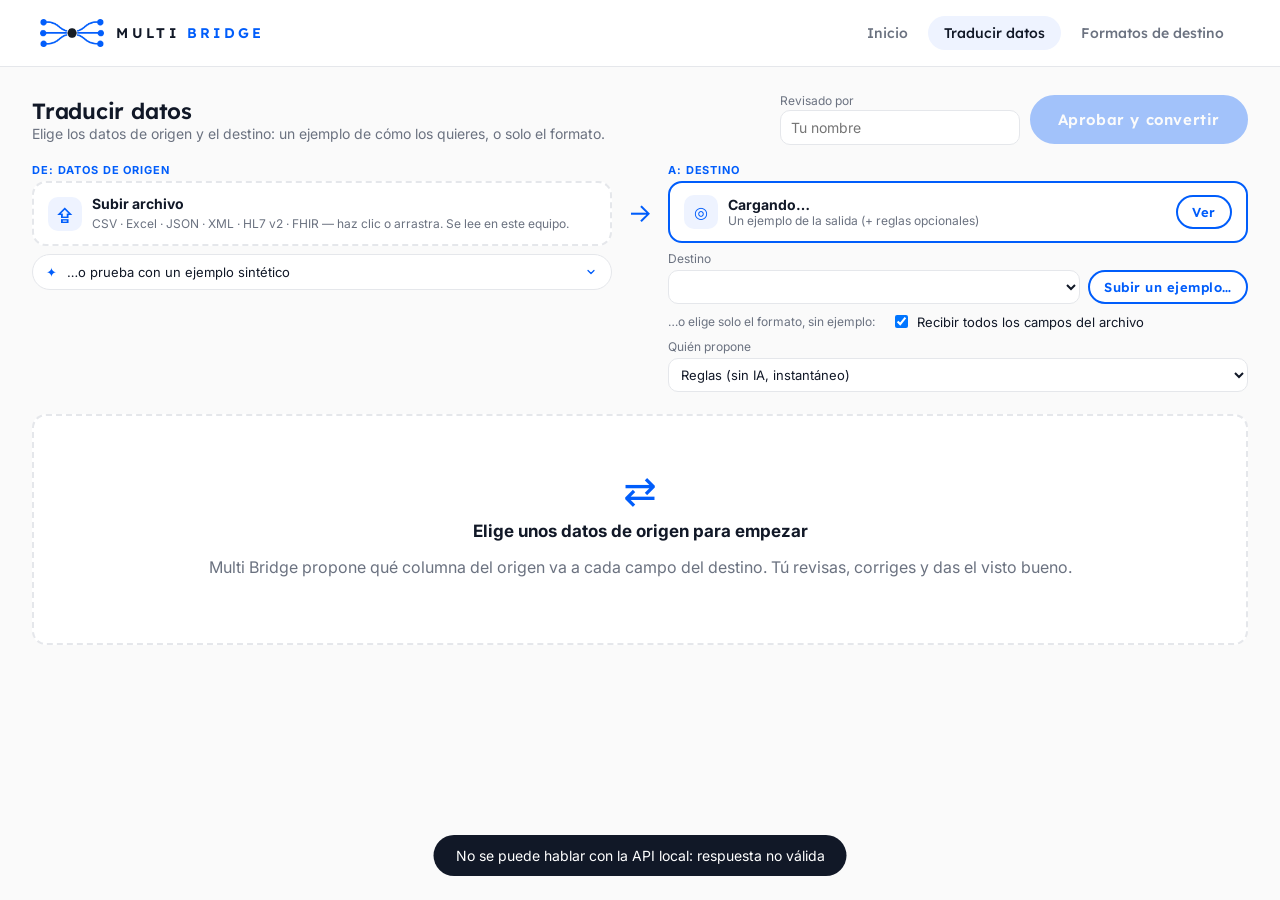
==== commit 511272c0: "Implemented better customizability for expected or return formats" ====
--- a/web/mapeador.html
+++ b/web/mapeador.html
@@ -18,7 +18,7 @@
     <nav>
       <a href="index.html">Inicio</a>
       <a href="mapeador.html" class="activo">Traducir datos</a>
-      <a href="modelos.html">Destinos</a>
+      <a href="modelos.html">Formatos de destino</a>
     </nav>
   </header>
 
@@ -64,7 +64,12 @@
             <small>CSV · Excel · JSON · XML · HL7 v2 · FHIR — haz clic o arrastra. Se lee en este equipo.</small>
           </div>
         </label>
-        <div class="ejemplos-origen" id="ejemplos">Ejemplos sintéticos:</div>
+        <label class="ejemplos-origen">
+          <span class="ejemplos-icono" aria-hidden="true">✦</span>
+          <select id="sel-ejemplo" aria-label="Cargar un ejemplo sintético">
+            <option value="">…o prueba con un ejemplo sintético</option>
+          </select>
+        </label>
       </div>
       <div class="extremo-flecha" aria-hidden="true">→</div>
       <div class="extremo">
@@ -117,6 +122,13 @@
         <button class="boton secundario pequeno" id="btn-ninguno-marcar">Desmarcar todos</button>
         <button class="boton pequeno" id="btn-aplicar-campos">Aplicar cambios</button>
       </div>
+      <div class="guardar-formato">
+        <label>Guardar esta lista como formato de destino
+          <input type="text" id="nombre-guardar" placeholder="mi_formato" maxlength="40" autocomplete="off">
+        </label>
+        <button class="boton secundario pequeno" id="btn-guardar-formato">Guardar formato</button>
+        <span class="pista">Solo nombres y tipos de campo, nunca datos.</span>
+      </div>
     </details>
 
     <div class="pensando oculto" id="pensando">
@@ -206,6 +218,7 @@
   <div class="toast" id="toast"></div>
 
   <script src="js/comun.js"></script>
+  <script src="js/campos.js"></script>
   <script src="js/mapeador.js"></script>
 </body>
 </html>
--- a/web/css/styles.css
+++ b/web/css/styles.css
@@ -26,7 +26,7 @@
 body { margin: 0; font-family: var(--fuente); color: var(--negro); background: var(--fondo); min-height: 100vh; -webkit-font-smoothing: antialiased; }
 a { color: var(--azul); }
 h1, h2, h3, .boton, .cabecera nav a, .cabecera .marca span { font-family: var(--fuente-marca); }
-.oculto { display: none !important; }
+.oculto, [hidden] { display: none !important; }
 
 /* ---------- Cabecera ---------- */
 .cabecera { display: flex; align-items: center; gap: 16px; padding: 16px 40px; background: var(--blanco); border-bottom: 1px solid var(--borde); }
@@ -321,7 +321,7 @@
 main.mapeador .extremos { display: grid; grid-template-columns: minmax(0, 1fr) 40px minmax(0, 1fr); gap: 8px; align-items: start; margin-bottom: 18px; }
 main.mapeador .extremo .selector-archivo { margin-bottom: 8px; }
 main.mapeador .extremo-flecha { font-size: 26px; color: var(--azul); text-align: center; padding-top: 34px; }
-main.mapeador .ejemplos-origen { font-size: 12px; color: var(--gris); display: flex; gap: 6px; flex-wrap: wrap; align-items: center; }
+main.mapeador .ejemplos-origen { position: relative; display: flex; align-items: center; }
 main.mapeador .vacio-mapeo { text-align: center; background: var(--blanco); border: 2px dashed var(--borde); border-radius: 14px; padding: 50px 20px; color: var(--gris); }
 main.mapeador .vacio-mapeo .icono-grande { font-size: 40px; color: var(--azul); }
 main.mapeador .vacio-mapeo strong { display: block; color: var(--negro); font-size: 17px; margin: 6px 0; }
@@ -458,20 +458,61 @@
 
 /* ---------- Destino a medida: formato + lista de campos ---------- */
 main.mapeador .destino-directo { display: flex; align-items: center; gap: 8px; flex-wrap: wrap; margin: 4px 0 8px; font-size: 12px; color: var(--gris); }
-main.mapeador .formatos-directos { display: flex; gap: 6px; flex-wrap: wrap; }
-main.mapeador .formatos-directos .boton.activo { background: var(--azul); color: var(--blanco); }
+.formatos-directos { display: flex; gap: 6px; flex-wrap: wrap; }
+.formatos-directos .boton.activo { background: var(--azul); color: var(--blanco); }
 main.mapeador .casilla { display: inline-flex; align-items: center; gap: 6px; font-size: 13px; color: var(--negro); cursor: pointer; }
-main.mapeador .bloque-campos { background: var(--blanco); border: 1px solid #bcd2ff; border-radius: 14px; padding: 12px 14px; margin-bottom: 22px; }
-main.mapeador .bloque-campos summary { cursor: pointer; font-size: 14px; letter-spacing: .06em; text-transform: uppercase; font-weight: 600; display: flex; gap: 8px; align-items: center; font-family: var(--fuente-marca); color: var(--azul); }
-main.mapeador .tabla-campos { max-height: 420px; overflow: auto; margin-top: 8px; }
-main.mapeador .fila-campo { display: grid; grid-template-columns: 64px minmax(140px, 1.4fr) 120px 90px minmax(120px, 1.6fr) 40px; gap: 8px; align-items: center; padding: 5px 0; border-bottom: 1px solid var(--borde); font-size: 13px; }
-main.mapeador .fila-campo.cab { font-size: 11px; text-transform: uppercase; letter-spacing: .06em; color: var(--gris); position: sticky; top: 0; background: var(--blanco); z-index: 1; }
-main.mapeador .fila-campo.apagado { opacity: .5; }
-main.mapeador .fila-campo input[type=text], main.mapeador .fila-campo select { width: 100%; font-family: inherit; font-size: 13px; border: 1px solid var(--borde); border-radius: 8px; padding: 5px 7px; background: var(--blanco); color: var(--negro); }
-main.mapeador .fila-campo .origen-campo { overflow: hidden; text-overflow: ellipsis; white-space: nowrap; }
-main.mapeador .acciones-campos { display: flex; gap: 8px; justify-content: flex-end; flex-wrap: wrap; margin-top: 10px; }
+.bloque-campos { background: var(--blanco); border: 1px solid #bcd2ff; border-radius: 14px; padding: 12px 14px; margin-bottom: 22px; }
+.bloque-campos summary { cursor: pointer; font-size: 14px; letter-spacing: .06em; text-transform: uppercase; font-weight: 600; display: flex; gap: 8px; align-items: center; font-family: var(--fuente-marca); color: var(--azul); }
+.tabla-campos { max-height: 420px; overflow: auto; margin-top: 8px; }
+.fila-campo { display: grid; grid-template-columns: 64px minmax(140px, 1.4fr) 120px 90px minmax(120px, 1.6fr) 40px; gap: 8px; align-items: center; padding: 5px 0; border-bottom: 1px solid var(--borde); font-size: 13px; }
+.fila-campo.cab { font-size: 11px; text-transform: uppercase; letter-spacing: .06em; color: var(--gris); position: sticky; top: 0; background: var(--blanco); z-index: 1; }
+.fila-campo.apagado { opacity: .5; }
+.fila-campo input[type=text], .fila-campo select { width: 100%; font-family: inherit; font-size: 13px; border: 1px solid var(--borde); border-radius: 8px; padding: 5px 7px; background: var(--blanco); color: var(--negro); }
+.fila-campo .origen-campo { overflow: hidden; text-overflow: ellipsis; white-space: nowrap; }
+.acciones-campos { display: flex; gap: 8px; justify-content: flex-end; flex-wrap: wrap; margin-top: 10px; }
 @media (max-width: 720px) {
-  main.mapeador .fila-campo { grid-template-columns: 40px 1fr 96px; }
-  main.mapeador .fila-campo > span:nth-child(n+4) { grid-column: span 1; }
-  main.mapeador .fila-campo.cab > span:nth-child(n+4) { display: none; }
-}
+  .fila-campo { grid-template-columns: 40px 1fr 96px; }
+  .fila-campo > span:nth-child(n+4) { grid-column: span 1; }
+  .fila-campo.cab > span:nth-child(n+4) { display: none; }
+}
+
+/* ---------- Ejemplos sintéticos: un desplegable ---------- */
+main.mapeador .ejemplos-origen .ejemplos-icono { position: absolute; left: 14px; color: var(--azul); font-size: 13px; pointer-events: none; }
+main.mapeador .ejemplos-origen select, main.formatos select {
+  appearance: none; -webkit-appearance: none; width: 100%; font-family: inherit; font-size: 13px; color: var(--negro);
+  background: var(--blanco) url("data:image/svg+xml,%3Csvg xmlns='http://www.w3.org/2000/svg' width='12' height='12' viewBox='0 0 24 24' fill='none' stroke='%23005dfb' stroke-width='2.5' stroke-linecap='round' stroke-linejoin='round'%3E%3Cpath d='M6 9l6 6 6-6'/%3E%3C/svg%3E") no-repeat right 14px center;
+  border: 1px solid var(--borde); border-radius: 999px; padding: 9px 38px 9px 14px; cursor: pointer;
+  transition: border-color .15s, box-shadow .15s;
+}
+main.mapeador .ejemplos-origen select { padding-left: 34px; }
+main.mapeador .ejemplos-origen select:hover, main.formatos select:hover { border-color: #bcd2ff; }
+main.mapeador .ejemplos-origen select:focus-visible, main.formatos select:focus-visible { outline: none; border-color: var(--azul); box-shadow: 0 0 0 3px var(--azul-claro); }
+
+/* ---------- Guardar la lista como formato ---------- */
+main.mapeador .guardar-formato { display: flex; align-items: flex-end; gap: 8px; flex-wrap: wrap; margin-top: 12px; padding-top: 12px; border-top: 1px dashed var(--borde); }
+main.mapeador .guardar-formato label { display: flex; flex-direction: column; gap: 4px; font-size: 12px; color: var(--gris); }
+main.mapeador .guardar-formato input { font-family: inherit; font-size: 13px; border: 1px solid var(--borde); border-radius: 8px; padding: 6px 8px; min-width: 200px; }
+
+/* ---------- Formatos de destino ---------- */
+main.formatos .pista { font-size: 12px; color: var(--gris); }
+main.formatos .bloque-cab { display: flex; justify-content: space-between; align-items: center; gap: 10px; flex-wrap: wrap; margin-bottom: 12px; }
+main.formatos .bloque-cab h2 { margin: 0; font-size: 20px; font-weight: 600; }
+main.formatos .vista-cab .sub { color: var(--gris); font-size: 13px; margin-top: 4px; }
+main.formatos .lista-formatos { display: grid; grid-template-columns: repeat(auto-fill, minmax(190px, 1fr)); gap: 10px; margin-bottom: 26px; }
+main.formatos .tarjeta-formato { text-align: left; display: flex; flex-direction: column; gap: 4px; padding: 12px 14px; border-radius: 14px;
+  border: 1px solid var(--borde); background: var(--blanco); cursor: pointer; font-family: inherit; color: var(--negro); min-width: 0;
+  transition: border-color .15s, box-shadow .15s; }
+main.formatos .tarjeta-formato:hover { border-color: #bcd2ff; }
+main.formatos .tarjeta-formato.activa { border-color: var(--azul); box-shadow: 0 0 0 3px var(--azul-claro); }
+main.formatos .tarjeta-formato strong { font-family: var(--fuente-marca); font-weight: 600; font-size: 15px; overflow-wrap: anywhere; }
+main.formatos .tarjeta-formato small { color: var(--gris); font-size: 12px; }
+main.formatos .tf-formato { align-self: flex-start; font-size: 11px; font-weight: 600; letter-spacing: .04em; color: var(--azul); background: var(--azul-claro); border-radius: 999px; padding: 2px 8px; }
+main.formatos .editor-formato { background: var(--blanco); border: 1px solid #bcd2ff; border-radius: var(--radio); padding: 18px 20px; margin-bottom: 26px; box-shadow: var(--sombra); }
+main.formatos .editor-formato .bloque-campos { border: 0; padding: 0; margin: 0; }
+main.formatos .editor-filas { display: grid; grid-template-columns: repeat(auto-fit, minmax(240px, 1fr)); gap: 16px; margin-bottom: 14px; }
+main.formatos .campo-form { display: flex; flex-direction: column; gap: 6px; font-size: 12px; color: var(--gris); font-weight: 500; }
+main.formatos .campo-form input[type=text] { font-family: inherit; font-size: 14px; border: 1px solid var(--borde); border-radius: 10px; padding: 8px 10px; color: var(--negro); }
+main.formatos .fila-botones-izq { display: flex; gap: 8px; flex-wrap: wrap; align-items: center; }
+main.formatos .fila-botones-izq select { width: auto; flex: 1 1 180px; }
+main.formatos .fila-campo select { border-radius: 8px; padding: 5px 26px 5px 7px; background-position: right 8px center; }
+main.formatos #vista-modelo { margin-bottom: 26px; }
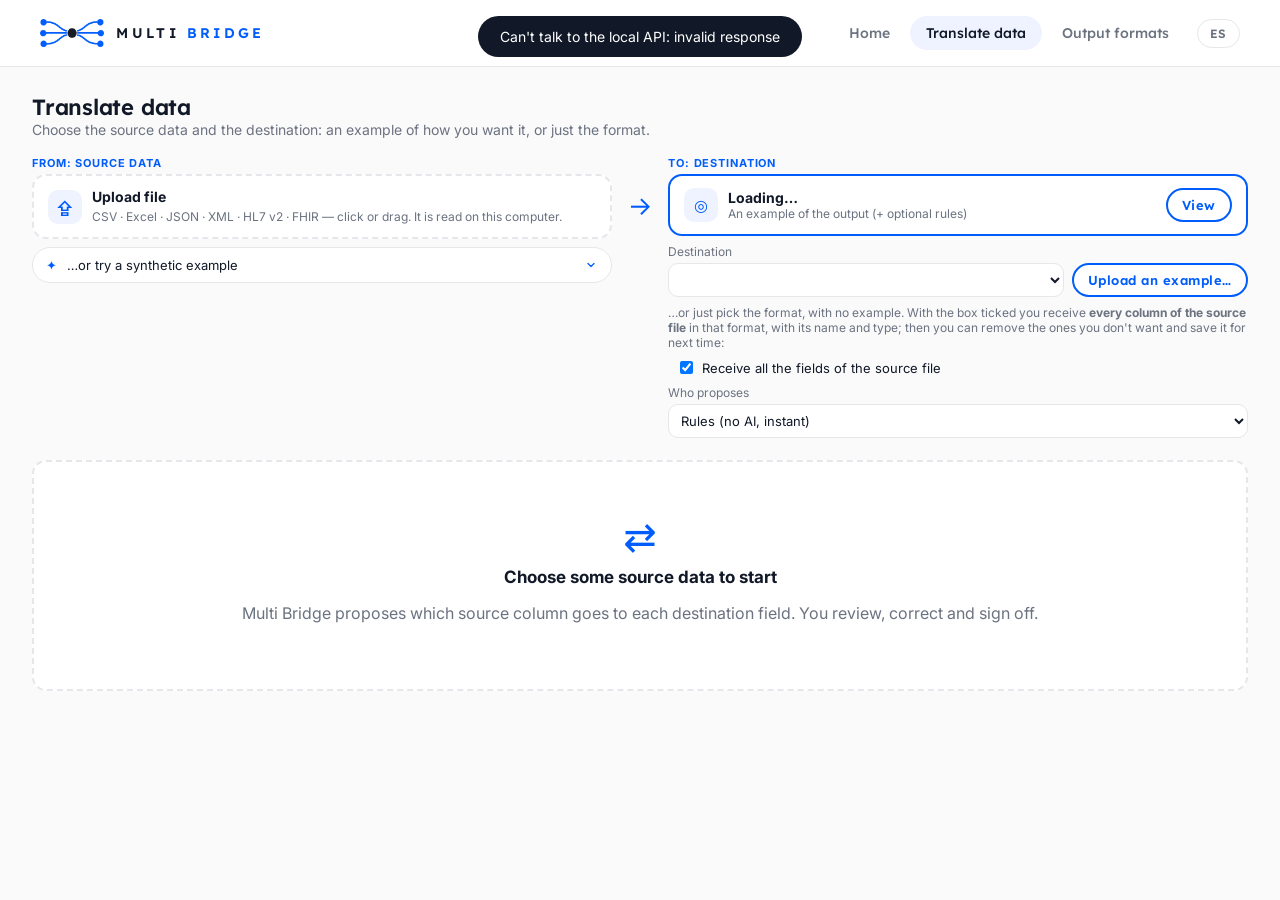
==== commit f2ff8049: "Test Hardenind, websites changes" ====
--- a/web/mapeador.html
+++ b/web/mapeador.html
@@ -28,17 +28,11 @@
         <h1>Traducir datos</h1>
         <div class="estado" id="estado">Elige los datos de origen y el destino: un ejemplo de cómo los quieres, o solo el formato.</div>
       </div>
-      <div class="confirmar-grupo">
-        <label class="revisor">Revisado por
-          <input type="text" id="revisor" placeholder="Tu nombre" autocomplete="name">
-        </label>
-        <button class="boton" id="btn-confirmar" disabled>Aprobar y convertir</button>
-      </div>
     </div>
 
     <!-- Marcador -->
     <div class="marcador oculto" id="marcador">
-      <div class="contador medidor" title="Media de la confianza de las propuestas (sin calibrar: ordena la revisión, no es una probabilidad)"><span id="c-anillo-compat"></span><div><b id="c-compat">—</b><span>confianza media</span></div></div>
+      <div class="contador medidor" title="Media de la confianza de las propuestas. Ordena la revisión; no es una probabilidad. Al pasar por cada porcentaje se ve cuántas acertaron en pruebas sintéticas."><span id="c-anillo-compat"></span><div><b id="c-compat">—</b><span>confianza media</span></div></div>
       <div class="contador medidor" title="Campos del destino que ya tienen un dato de origen"><span id="c-anillo-cob"></span><div><b id="c-cob">—</b><span>cobertura del destino</span></div></div>
       <div class="contador"><b id="c-conexiones">0</b><span>con dato</span></div>
       <div class="contador ok"><b id="c-revisadas">0</b><span>revisados</span></div>
@@ -91,10 +85,12 @@
           </label>
         </div>
         <div class="destino-directo">
-          <span class="pista">…o elige solo el formato, sin ejemplo:</span>
+          <span class="pista" data-i18n-html>…o elige solo el formato, sin ejemplo. Con la casilla marcada recibes <b>todas las columnas
+            del archivo de origen</b> en ese formato, con su nombre y su tipo; después puedes quitar las que no quieras
+            y guardarlo para la próxima vez:</span>
           <div class="formatos-directos" id="formatos-directos"></div>
           <label class="casilla" title="Cada columna del origen pasa a ser un campo del destino, con su nombre y su tipo">
-            <input type="checkbox" id="todos-campos" checked> Recibir todos los campos del archivo
+            <input type="checkbox" id="todos-campos" checked> Recibir todos los campos del archivo de origen
           </label>
         </div>
         <div class="proponente">
@@ -189,6 +185,20 @@
         <p class="pista">Ninguno se pierde sin que lo decidas: marca «Llevar» para que viaje como campo extra (una extensión, una columna o un elemento más); los demás se descartan y queda anotado con tu nombre.</p>
         <div id="lista-sobrantes"></div>
       </details>
+
+      <!-- Al terminar de revisar: quién revisa y aprobar -->
+      <section class="aprobar" id="sec-aprobar">
+        <div>
+          <h2>Aprobar la receta</h2>
+          <div class="estado" id="estado-aprobar"></div>
+        </div>
+        <div class="confirmar-grupo">
+          <label class="revisor">Revisado por
+            <input type="text" id="revisor" placeholder="Tu nombre" autocomplete="name">
+          </label>
+          <button class="boton" id="btn-confirmar" disabled>Aprobar y convertir</button>
+        </div>
+      </section>
     </div>
 
     <section class="resultado oculto" id="resultado">
--- a/web/css/styles.css
+++ b/web/css/styles.css
@@ -34,7 +34,10 @@
 .cabecera .marca img { height: 28px; }
 .cabecera .marca span { font-weight: 600; letter-spacing: .24em; font-size: 14px; color: var(--negro); }
 .cabecera .marca span b { color: var(--azul); font-weight: 600; }
-.cabecera nav { margin-left: auto; display: flex; gap: 4px; }
+.cabecera nav { margin-left: auto; display: flex; gap: 4px; align-items: center; }
+.boton-idioma { margin-left: 8px; padding: 6px 12px; border-radius: 999px; border: 1px solid var(--borde); background: var(--blanco); color: var(--gris); font: 600 12px var(--fuente-marca); letter-spacing: .06em; cursor: pointer; }
+.boton-idioma:hover { border-color: var(--azul); color: var(--azul); }
+html.traduciendo body { visibility: hidden; }
 .cabecera nav a { padding: 8px 16px; border-radius: 999px; text-decoration: none; color: var(--gris); font-weight: 500; font-size: 14px; transition: background .15s, color .15s; }
 .cabecera nav a:hover { color: var(--negro); background: var(--fondo); }
 .cabecera nav a.activo { color: var(--negro); background: var(--azul-claro); }
@@ -66,11 +69,18 @@
 .pie { text-align: center; color: var(--gris-claro); font-size: 12px; padding: 32px 20px; }
 .pie .enlace { font-size: 12px; color: var(--gris-claro); margin-left: 8px; }
 .toast {
-  position: fixed; bottom: 24px; left: 50%; transform: translateX(-50%) translateY(120px);
+  position: fixed; top: 16px; left: 50%; transform: translateX(-50%) translateY(calc(-100% - 24px));
   background: var(--negro); color: #fff; padding: 12px 22px; border-radius: 999px; font-size: 14px;
-  transition: transform .25s; z-index: 10; max-width: calc(100% - 32px);
+  transition: transform .25s; z-index: 30; max-width: calc(100% - 32px);
 }
 .toast.visible { transform: translateX(-50%) translateY(0); }
+
+/* Barra de carga arriba del todo, mientras la API trabaja (comun.js) */
+.barra-carga { position: fixed; top: 0; left: 0; right: 0; height: 3px; z-index: 40; overflow: hidden; pointer-events: none; opacity: 0; transition: opacity .2s; }
+.barra-carga.visible { opacity: 1; }
+.barra-carga::before { content: ""; position: absolute; top: 0; bottom: 0; width: 35%; background: var(--azul); animation: cargar 1.1s ease-in-out infinite; }
+@keyframes cargar { from { left: -35%; } to { left: 100%; } }
+@media (prefers-reduced-motion: reduce) { .barra-carga::before { animation: none; left: 0; width: 100%; } }
 
 /* ---------- Insignia de formato (HL7 / FHIR / EXCEL) ---------- */
 .formato-insignia {
@@ -92,6 +102,17 @@
 .tarjeta-panel .hospital.nuevo { border: 1.5px dashed var(--borde); }
 .tarjeta-panel .hospital:hover, .tarjeta-panel .hospital.nuevo:hover { border-color: var(--azul); }
 .tarjeta-panel .puente-icono { box-shadow: 0 0 0 10px var(--azul-claro); }
+
+/* Inicio: qué estás viendo */
+.insignia-demo { display: inline-block; vertical-align: middle; margin-left: 8px; padding: 2px 10px; border-radius: 999px; background: var(--azul-claro); color: var(--azul); font-size: 12px; font-weight: 600; letter-spacing: .02em; }
+.tarjeta-panel.explicacion h2 { margin: 0 0 12px; font-size: 17px; font-weight: 600; }
+.tarjeta-panel.explicacion ol { margin: 0; padding-left: 20px; display: grid; gap: 10px; font-size: 14px; line-height: 1.55; color: var(--negro); }
+.tarjeta-panel.explicacion .pista { margin: 14px 0 0; color: var(--gris); font-size: 13px; }
+
+/* Mientras se cargan las conexiones */
+.carga-seccion { position: relative; height: 4px; border-radius: 999px; background: var(--azul-claro); overflow: hidden; margin: -10px 0 18px; }
+.carga-seccion::before { content: ""; position: absolute; top: 0; bottom: 0; width: 35%; border-radius: 999px; background: var(--azul); animation: cargar 1.1s ease-in-out infinite; }
+@media (prefers-reduced-motion: reduce) { .carga-seccion::before { animation: none; left: 0; width: 100%; } }
 
 /* Actividad reciente */
 .actividad { width: 100%; border-collapse: collapse; font-size: 14px; }
@@ -316,7 +337,7 @@
 main.mapeador .contador.ok b { color: var(--verde); }
 main.mapeador .contador.aviso-c b { color: var(--ambar); }
 main.mapeador .contador.falta-c b { color: var(--rojo); }
-main.mapeador .progreso { grid-column: 1 / -1; height: 6px; background: var(--borde); border-radius: 999px; overflow: hidden; }
+main.mapeador .progreso { grid-column: 1 / -1; order: -1; height: 6px; background: var(--borde); border-radius: 999px; overflow: hidden; }
 main.mapeador .progreso i { display: block; height: 100%; width: 0; background: var(--verde); transition: width .4s; }
 main.mapeador .extremos { display: grid; grid-template-columns: minmax(0, 1fr) 40px minmax(0, 1fr); gap: 8px; align-items: start; margin-bottom: 18px; }
 main.mapeador .extremo .selector-archivo { margin-bottom: 8px; }
@@ -417,6 +438,9 @@
 }
 
 /* ---------- Multi Bridge: piezas añadidas al conectar la web con la API local ---------- */
+main.mapeador .aprobar { display: flex; justify-content: space-between; align-items: center; gap: 16px; flex-wrap: wrap; background: var(--blanco); border: 1px solid var(--borde); border-radius: 14px; padding: 18px 20px; }
+main.mapeador .aprobar h2 { margin: 0 0 4px; font-size: 17px; font-weight: 600; }
+main.mapeador .aprobar .estado { color: var(--gris); font-size: 14px; }
 main.mapeador .confirmar-grupo { display: flex; align-items: center; gap: 10px; flex-wrap: wrap; }
 main.mapeador .revisor { font-size: 12px; color: var(--gris); display: flex; flex-direction: column; gap: 2px; }
 main.mapeador .revisor input { font-family: inherit; font-size: 14px; border: 1px solid var(--borde); border-radius: 10px; padding: 8px 10px; min-width: 180px; }
@@ -516,3 +540,9 @@
 main.formatos .fila-botones-izq select { width: auto; flex: 1 1 180px; }
 main.formatos .fila-campo select { border-radius: 8px; padding: 5px 26px 5px 7px; background-position: right 8px center; }
 main.formatos #vista-modelo { margin-bottom: 26px; }
+
+/* Demo de GitHub Pages (MODO_NAVEGADOR en comun.js) */
+.aviso-demo { display: flex; flex-wrap: wrap; gap: 4px 16px; padding: 8px 40px; background: var(--azul-claro); color: var(--negro); font-size: 13px; border-bottom: 1px solid var(--borde); }
+.aviso-demo .aviso-carga { display: none; font-weight: 600; color: var(--azul); }
+body.cargando-python .aviso-demo .aviso-carga { display: inline; }
+@media (max-width: 700px) { .aviso-demo { padding: 8px 16px; } }
